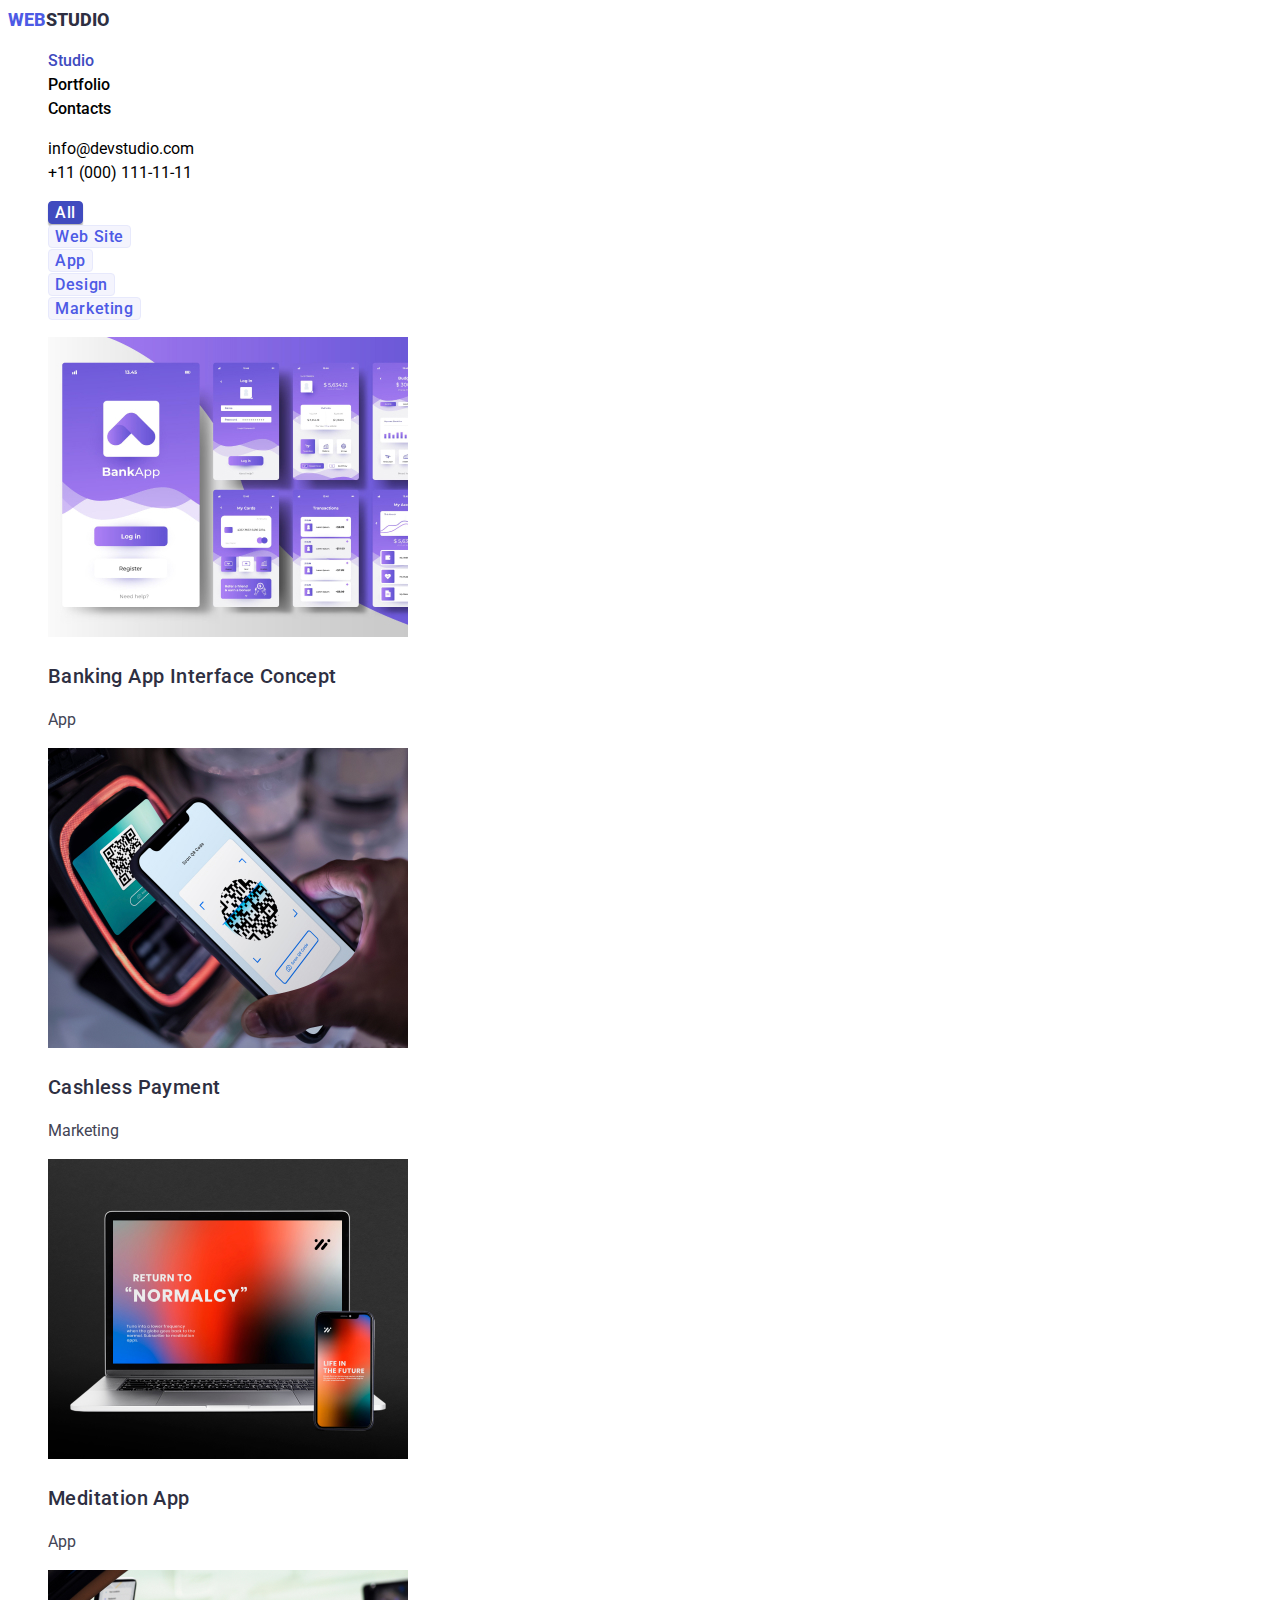
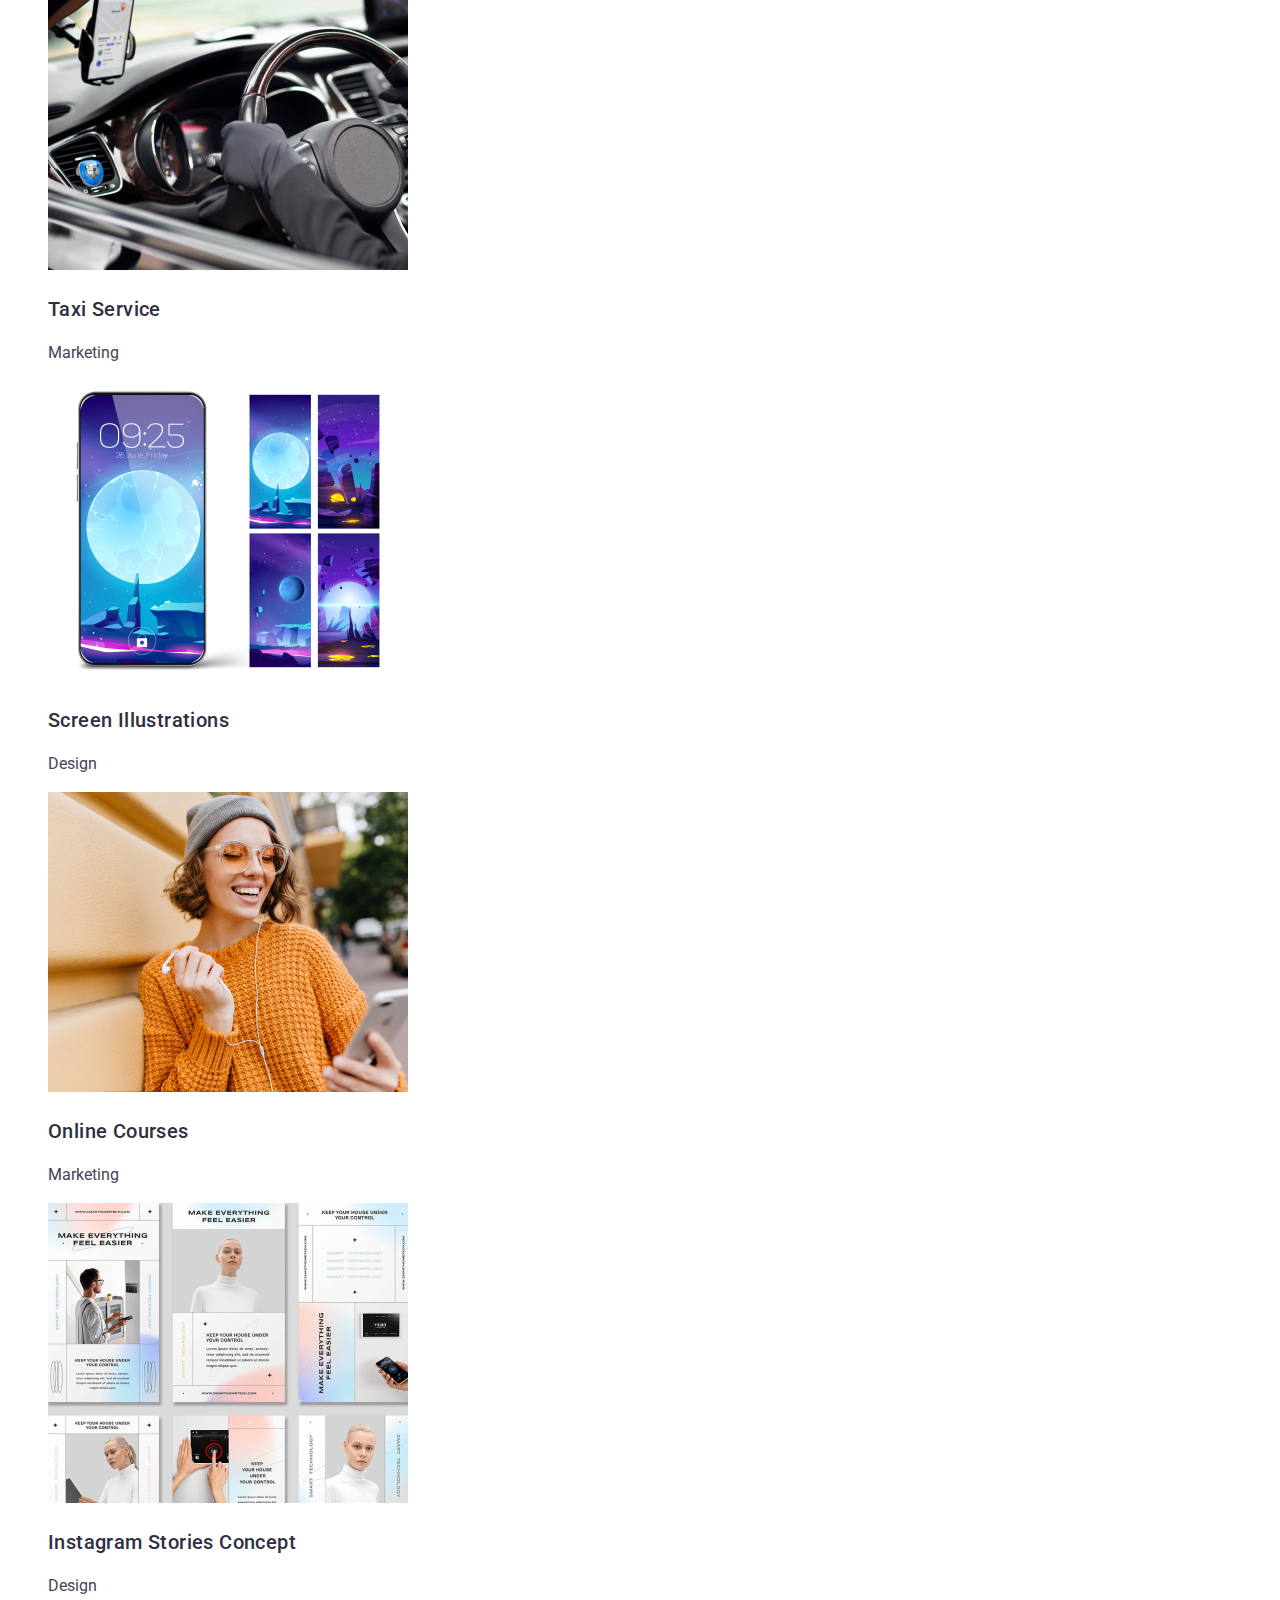
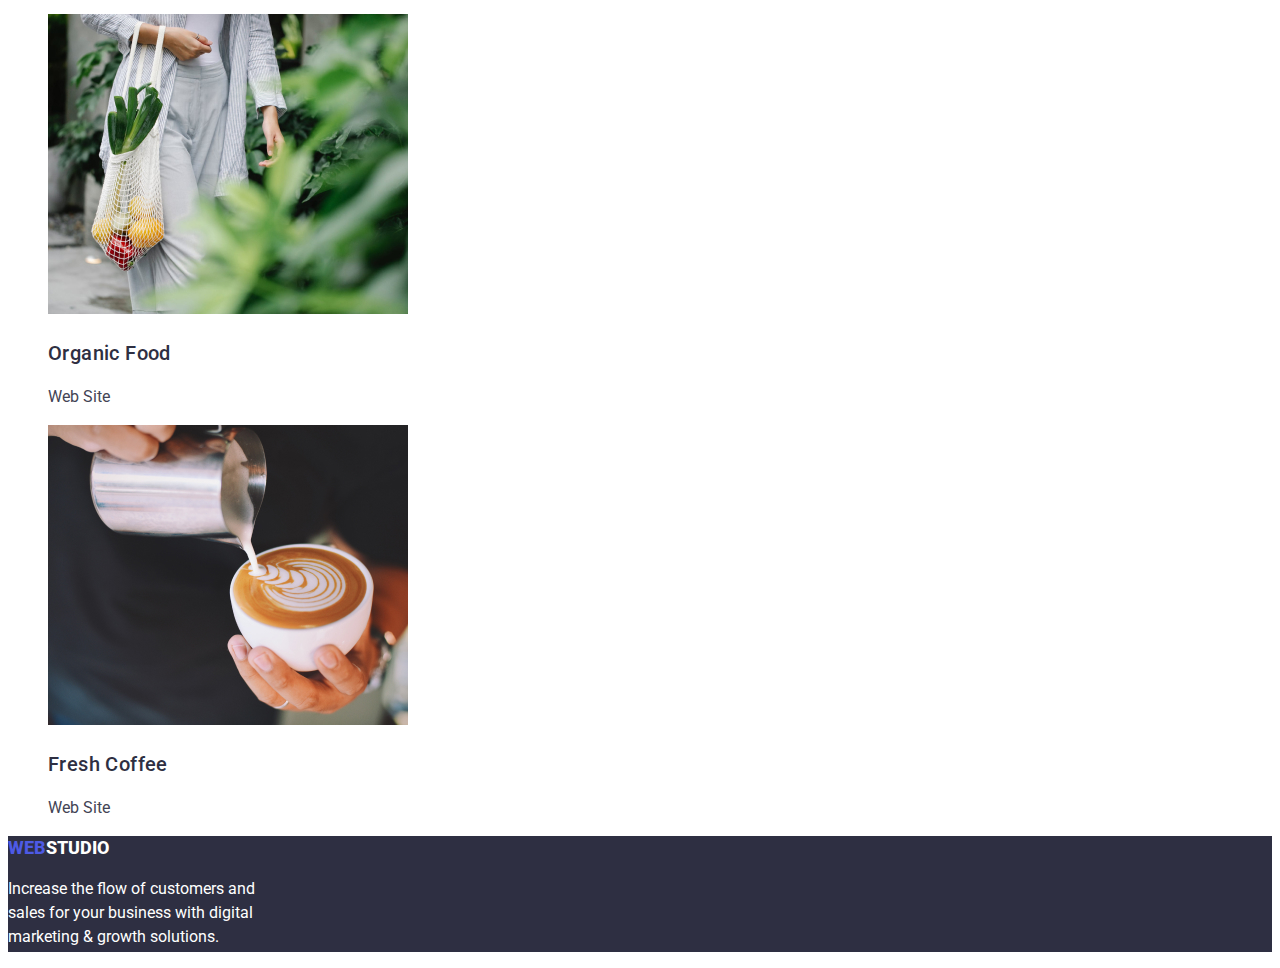
==== portfolio.html @ f96151ff "cloned files" ====
<!DOCTYPE html>
<html lang="en">
<head>
    <meta charset="UTF-8">
    <meta name="viewport" content="width=device-width, initial-scale=1.0">
    <title>Portfolio</title>
    <link rel="stylesheet" href="./css/styles.css" />
</head>
<body>
    <header>  
        <nav>
            <a href="./index.html" class="webstudio-logo">
                <span class="web-logo">WEB</span><span class="studio-logo">STUDIO</span>
            </a>
            <ul class="navigation lists">
                <li>
                    <a href="./index.html" class="pages currentoption">Studio</a>
                </li> 
                <li>
                    <a href="#" class="pages">Portfolio</a>
                </li> 
                <li>
                    <a href="#" class="pages">Contacts</a>
                </li> 
            </ul>
        </nav>
        
            <ul class="contact-information lists">
                <li>
                    <a href="mailto:info@devstudio.com" class="information">info@devstudio.com</a>
                </li>
                <li>
                    <a href="tel:+110001111111" class="information">+11 (000) 111-11-11</a>
                </li>
            </ul> 
        </header>
    <main>
         <!-- This is section 1 -->
        <section class="section">
             <ul class="filters lists">
                <li>
                    <button type="button" class="filter filter-active">All</button>
                </li>
                <li>
                    <button type="button" class="filter">Web Site</button>
                </li>
                <li>
                    <button type="button" class="filter">App</button>
                </li>
                <li>
                    <button type="button" class="filter">Design</button>
                </li>
                <li>
                    <button type="button" class="filter">Marketing</button>
                </li>
             </ul>    
         <!-- This is service images -->
         <ul class="projects lists">
            <li>
                <img src="images/project_01.jpg" alt="bankapp"
                width="360"
                height="300">
                    <h3 class="project-title">Banking App Interface Concept</h3>
                        <p class="project-description">App</p>
            </li>
            <li>
                <img src="images/project_02.jpg" alt="cashless"
                width="360"
                height="300">
                    <h3 class="project-title">Cashless Payment</h3>
                        <p class="project-description">Marketing</p>
            </li>
            <li>
                <img src="images/project_03.jpg" alt="meditation"
                width="360"
                height="300">
                    <h3 class="project-title">Meditation App</h3>
                        <p class="project-description">App</p>
            </li>
            <li>
                <img src="images/project_04.jpg" alt="taxi"
                width="360"
                height="300">
                    <h3 class="project-title">Taxi Service</h3>
                        <p class="project-description">Marketing</p>
            </li>
            <li>
                <img src="images/project_05.jpg" alt="screen"
                width="360"
                height="300">
                    <h3 class="project-title">Screen Illustrations</h3>
                        <p class="project-description">Design</p>
            </li>
            <li>
                <img src="images/project_06.jpg" alt="onlinecourses"
                width="360"
                height="300">
                    <h3 class="project-title">Online Courses</h3>
                        <p class="project-description">Marketing</p>
            </li>
            <li>
                <img src="images/project_07.jpg" alt="instagramstories"
                width="360"
                height="300">
                    <h3 class="project-title">Instagram Stories Concept</h3>
                        <p class="project-description">Design</p>
            </li>
            <li>
                <img src="images/project_08.jpg" alt="organicfood"
                width="360"
                height="300">
                    <h3 class="project-title">Organic Food</h3>
                        <p class="project-description">Web Site</p>
            </li>
            <li>
                <img src="images/project_09.jpg" alt="coffee"
                width="360"
                height="300">
                    <h3 class="project-title">Fresh Coffee</h3>
                        <p class="project-description">Web Site</p>
            </li>
         </ul>
    </section>
</main>
    <footer class="footerpart footerbg">
        <a href="./index.html" class="webstudio-logo">
            <span class="web-logo">WEB</span><span class="studio-logo2">STUDIO</span>
        </a>
             <p class="footerparagraph">Increase the flow of customers and sales for your business with digital marketing & growth solutions.</p>
    </footer>
</body>
</html>
---- css/styles.css ----
@import url("https://fonts.googleapis.com/css2?family=Raleway:wght@800&family=Roboto:wght@400;500;700;900&display=swap"); 

:root{
    --iriscolor: #4D5AE5;
    --navyblue: #2E2F42;
    --navcolor: black;
    --oceancolor: #404BBF;
    --whitecolor: white;
    --slatecolor: #434455;
    --cornflower: #E7E9FC;
    --cloud: #F4F4FD;
}

body {
    font-family: Roboto;
    font-size: 16px;
    font-style: normal;
    font-weight: 400;
    line-height: 24px;
  }

  /* CSS for Header */
.webstudio-logo{
    text-decoration: none; 
    font-size: 18px;
    font-weight: 800;
}

.web-logo{
    color: var(--iriscolor);
}

.studio-logo{
color: var(--navyblue);
}

/* Navigation Section */
.navigation .pages{
color: var(--navcolor);
text-decoration: none;
font-weight: 500;
}

.lists{
    list-style-type: none;
}

.navigation .pages:hover,
.navigation .pages:focus,
.navigation .pages.currentoption,
.contact-information .information:hover,
.contact-information .information:focus {
    color: var(--oceancolor);
}

.contact-information .information{
    color: var(--navcolor);
    text-decoration: none;
}
/* Section 1 */
.hero{
    background-color: var(--navyblue);
}

.hero-title{
    color: var(--whitecolor);
    font-size: 56px;
    font-weight: 700;
    line-height: 60px;
}

.btn{
    cursor: pointer;
    border-color: transparent;
    letter-spacing: 0.64px;
    font-family: inherit;
}

.btn.primary{
    background-color: var(--iriscolor);
    color: var(--whitecolor);
    font-size: 16px;
    font-weight: 500;
    line-height: 24px;
    letter-spacing: 0.64px;
    border-radius: 4px;
}

.btn.primary:hover,
.btn.primary:focus{
    background-color: var(--oceancolor);
}

/* Criteria list */

.titlelist{
    color: var(--navyblue);
    font-size: 20px;
    font-weight: 500;
}

.descriptionlist{
    color: var(--slatecolor);
}

/* What are we doing section */
.section-title{
    color: var(--navyblue);
    font-size: 36px;
    font-weight: 700;
}
/* Our Team */
.section-grey{
    background-color: var(--cloud);
}

.teamname{
    color: var(--navyblue);
    font-size: 20px;
    letter-spacing: 0.4px;
    font-weight: 500;
}

.position{
    color: var(--slatecolor);
}
/* CSS for footer */
.footerbg{
    background-color: var(--navyblue);
}

.studio-logo2{
    color: var(--whitecolor)
}

.footerparagraph{
    color: var(--whitecolor);
    width: 265px;
    height: 75px;
}

/* CSS for Portfolio Section */

.filter{
    color: var(--iriscolor);
    cursor: pointer;
    border-color: transparent;
    letter-spacing: 0.64px;
    font-family: inherit;
    background-color: var(--cloud);
    border-radius: 4px;
    font-size: 16px;
    border: 1px solid var(--cornflower);
    font-weight: 500;
}

.filter-active, .filter:hover, .filter:focus{
    color: var(--whitecolor);
    border-radius: 4px;
    background-color: var(--oceancolor);
    border-color: var(--oceancolor);
    box-shadow: 0px 2px 2px 0px rgba(0, 0, 0, 0.12), 0px 2px 1px 0px rgba(0, 0, 0, 0.08), 0px 3px 1px 0px rgba(0, 0, 0, 0.10);;
}

.filter .filter-active{
    color: var(--iriscolor);
    font-size: 16px;
    font-weight: 500;
    line-height: 24px;
    letter-spacing: 0.64px;
}

.filter.filter-active:hover,
.filter.filter-active:focus{
    color: var(--cloud);
    background-color: var(--oceancolor);
}

.project-title{
    color: var(--navyblue);
    font-size: 20px;
    letter-spacing: 0.4px;
    font-weight: 500;
}

.project-description{
    color: var(--slatecolor);
}
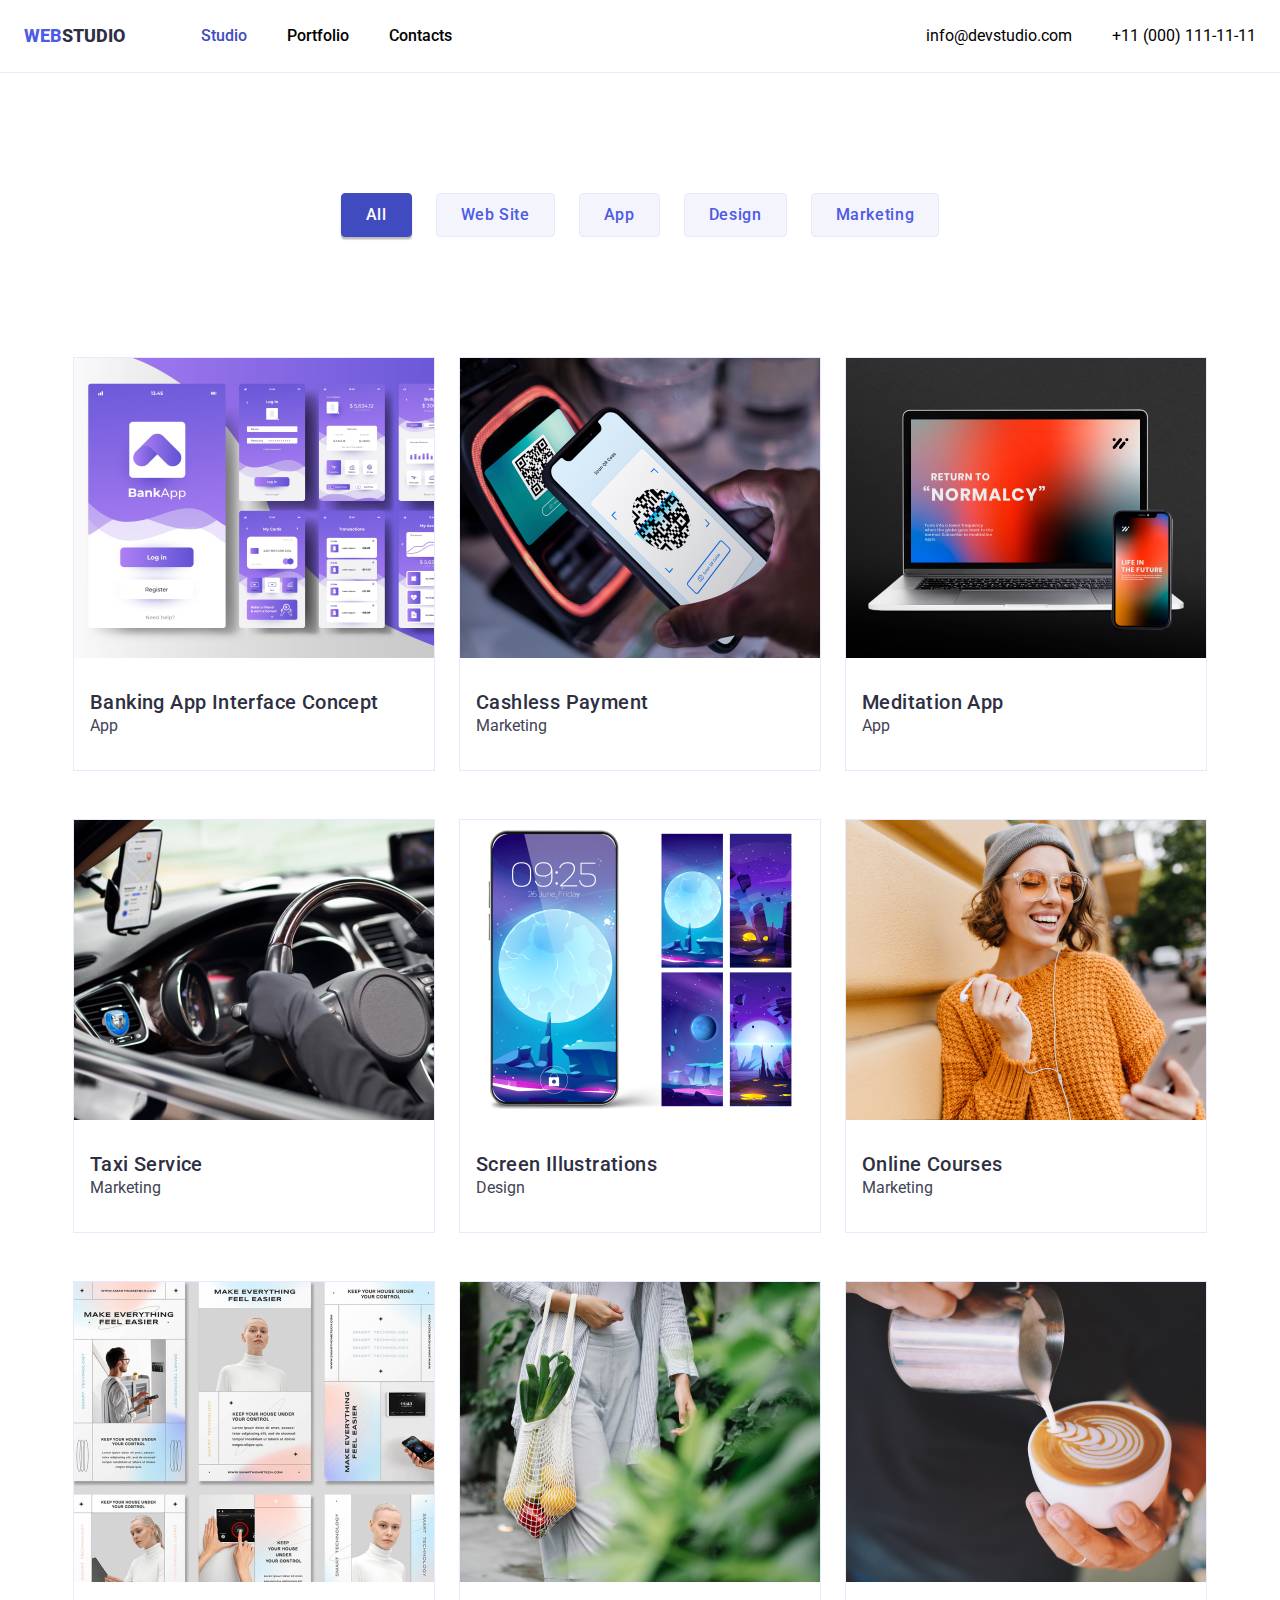
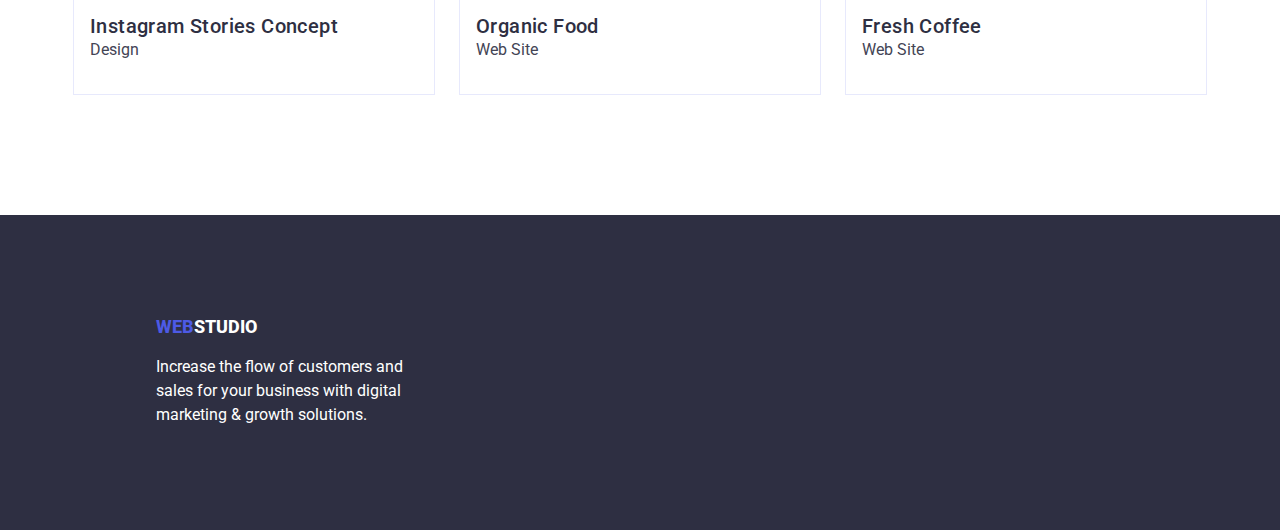
==== commit f77cce7a: "homework 3" ====
--- a/portfolio.html
+++ b/portfolio.html
@@ -4,39 +4,49 @@
     <meta charset="UTF-8">
     <meta name="viewport" content="width=device-width, initial-scale=1.0">
     <title>Portfolio</title>
+        <!-- CSS moder-normalize -->
+    <link rel="stylesheet" href="https://cdnjs.cloudflare.com/ajax/libs/modern-normalize/2.0.0/modern-normalize.min.css"/>
+        <!-- CSS styles -->
     <link rel="stylesheet" href="./css/styles.css" />
 </head>
 <body>
-    <header>  
-        <nav>
-            <a href="./index.html" class="webstudio-logo">
-                <span class="web-logo">WEB</span><span class="studio-logo">STUDIO</span>
-            </a>
-            <ul class="navigation lists">
-                <li>
-                    <a href="./index.html" class="pages currentoption">Studio</a>
-                </li> 
-                <li>
-                    <a href="#" class="pages">Portfolio</a>
-                </li> 
-                <li>
-                    <a href="#" class="pages">Contacts</a>
-                </li> 
-            </ul>
-        </nav>
-        
-            <ul class="contact-information lists">
-                <li>
-                    <a href="mailto:info@devstudio.com" class="information">info@devstudio.com</a>
-                </li>
-                <li>
-                    <a href="tel:+110001111111" class="information">+11 (000) 111-11-11</a>
-                </li>
-            </ul> 
-        </header>
+    <!-- Navigation lists -->
+    <header class="header">  
+        <div class="container header-container">
+<nav class="header-navigation">
+     <a href="./index.html" class="webstudio-logo">
+         <span class="web-logo">WEB</span><span class="studio-logo">STUDIO</span>
+     </a>
+     <ul class="navigation lists">
+        <li>
+            <a href="./index.html" class="pages currentoption">Studio</a>
+        </li> 
+        <li>
+            <a href="./portfolio.html" class="pages">Portfolio</a>
+        </li> 
+        <li>
+            <a href="#" class="pages">Contacts</a>
+        </li> 
+     </ul>
+</nav>
+    <!-- Contact information -->
+    <ul class="contact-information lists">
+        <li>
+            <a href="mailto:info@devstudio.com" class="information">info@devstudio.com</a>
+        </li>
+        <li>
+            <a href="tel:+110001111111" class="information">+11 (000) 111-11-11</a>
+        </li>
+    </ul> 
+        </div>
+</header>
+
     <main>
+
          <!-- This is section 1 -->
-        <section class="section">
+    <section class="section">
+        <div class="container">
+             <div class="filters-wrap">
              <ul class="filters lists">
                 <li>
                     <button type="button" class="filter filter-active">All</button>
@@ -53,80 +63,94 @@
                 <li>
                     <button type="button" class="filter">Marketing</button>
                 </li>
-             </ul>    
+             </ul>   
+            </div>
          <!-- This is service images -->
+        
          <ul class="projects lists">
-            <li>
+            <div class="project-wrap">
+            <li class="project">
                 <img src="images/project_01.jpg" alt="bankapp"
                 width="360"
                 height="300">
                     <h3 class="project-title">Banking App Interface Concept</h3>
                         <p class="project-description">App</p>
             </li>
-            <li>
+            <li class="project">
                 <img src="images/project_02.jpg" alt="cashless"
                 width="360"
                 height="300">
                     <h3 class="project-title">Cashless Payment</h3>
                         <p class="project-description">Marketing</p>
             </li>
-            <li>
+            <li class="project">
                 <img src="images/project_03.jpg" alt="meditation"
                 width="360"
                 height="300">
                     <h3 class="project-title">Meditation App</h3>
                         <p class="project-description">App</p>
             </li>
-            <li>
+        </div>
+        <div class="project-wrap">
+            <li class="project">
                 <img src="images/project_04.jpg" alt="taxi"
                 width="360"
                 height="300">
                     <h3 class="project-title">Taxi Service</h3>
                         <p class="project-description">Marketing</p>
             </li>
-            <li>
+            <li class="project">
                 <img src="images/project_05.jpg" alt="screen"
                 width="360"
                 height="300">
                     <h3 class="project-title">Screen Illustrations</h3>
                         <p class="project-description">Design</p>
             </li>
-            <li>
+            <li class="project">
                 <img src="images/project_06.jpg" alt="onlinecourses"
                 width="360"
                 height="300">
                     <h3 class="project-title">Online Courses</h3>
                         <p class="project-description">Marketing</p>
             </li>
-            <li>
+
+        </div>
+        <div class="project-wrap">
+            <li class="project">
                 <img src="images/project_07.jpg" alt="instagramstories"
                 width="360"
                 height="300">
                     <h3 class="project-title">Instagram Stories Concept</h3>
                         <p class="project-description">Design</p>
             </li>
-            <li>
+            <li class="project">
                 <img src="images/project_08.jpg" alt="organicfood"
                 width="360"
                 height="300">
                     <h3 class="project-title">Organic Food</h3>
                         <p class="project-description">Web Site</p>
             </li>
-            <li>
+            <li class="project">
                 <img src="images/project_09.jpg" alt="coffee"
                 width="360"
                 height="300">
                     <h3 class="project-title">Fresh Coffee</h3>
                         <p class="project-description">Web Site</p>
             </li>
+        </div>
          </ul>
+        </div>
     </section>
 </main>
-    <footer class="footerpart footerbg">
-        <a href="./index.html" class="webstudio-logo">
-            <span class="web-logo">WEB</span><span class="studio-logo2">STUDIO</span>
-        </a>
-             <p class="footerparagraph">Increase the flow of customers and sales for your business with digital marketing & growth solutions.</p>
-    </footer>
+
+        <!-- Footer -->
+        <footer class="footer-part">
+            <div class="container footer-container">
+            <a href="./index.html" class="webstudio-logo">
+                <span class="web-logo">WEB</span><span class="studio-logo2">STUDIO</span>
+            </a>
+                 <p class="footerparagraph">Increase the flow of customers and sales for your business with digital marketing & growth solutions.</p>
+                </div>
+        </footer>
 </body>
 </html>--- a/css/styles.css
+++ b/css/styles.css
@@ -11,6 +11,32 @@
     --cloud: #F4F4FD;
 }
 
+/* CSS reset */
+p,
+h1,
+h2,
+h3{
+    margin: 0;
+}
+
+ul{
+    margin: 0;
+    padding: 0;
+}
+
+img{
+    display: block;
+}
+/* End of CSS reset */
+
+/* General container */
+
+.container {
+    max-width: 1158px
+    padding: 0 15px;
+    margin: 0 auto;
+    }
+
 body {
     font-family: Roboto;
     font-size: 16px;
@@ -19,8 +45,30 @@
     line-height: 24px;
   }
 
+.section{
+    padding-top: 120px;
+    padding-bottom: 120px;
+}
+
   /* CSS for Header */
+.header{
+    padding: 24px 24px;
+    border-bottom: 1px solid var(--cornflower)
+}
+
+.header-container{
+    display: flex;
+    align-items: center;
+}
+
+.header-navigation{
+    display: flex;
+    align-items: center;
+}
+
 .webstudio-logo{
+    margin-right: 76px;
+
     text-decoration: none; 
     font-size: 18px;
     font-weight: 800;
@@ -31,14 +79,20 @@
 }
 
 .studio-logo{
-color: var(--navyblue);
+    color: var(--navyblue);
 }
 
 /* Navigation Section */
+
+.navigation{
+    display: flex;
+    gap: 40px;
+}
+
 .navigation .pages{
-color: var(--navcolor);
-text-decoration: none;
-font-weight: 500;
+    color: var(--navcolor);
+    text-decoration: none;
+    font-weight: 500;
 }
 
 .lists{
@@ -52,31 +106,50 @@
 .contact-information .information:focus {
     color: var(--oceancolor);
 }
-
+/* Contact information */
+
+.contact-information{
+    display: flex;
+    align-items: center;
+    margin-left: auto;
+    gap: 40px;
+}
 .contact-information .information{
     color: var(--navcolor);
     text-decoration: none;
 }
-/* Section 1 */
+
+/* Hero Section*/
 .hero{
     background-color: var(--navyblue);
 }
 
 .hero-title{
+    padding: 188px 472px 48px;
+
     color: var(--whitecolor);
     font-size: 56px;
     font-weight: 700;
     line-height: 60px;
+    text-align: center;
+}
+
+.button-wrap{
+    padding-bottom: 188px;
 }
 
 .btn{
+    display: block;
+    margin: 0 auto;
+
     cursor: pointer;
     border-color: transparent;
     letter-spacing: 0.64px;
-    font-family: inherit;
+    font-family: inherit; 
 }
 
 .btn.primary{
+
     background-color: var(--iriscolor);
     color: var(--whitecolor);
     font-size: 16px;
@@ -84,6 +157,7 @@
     line-height: 24px;
     letter-spacing: 0.64px;
     border-radius: 4px;
+
 }
 
 .btn.primary:hover,
@@ -93,39 +167,118 @@
 
 /* Criteria list */
 
-.titlelist{
+.criterias{
+    display: flex;
+    gap: 24px;
+    justify-content: center;
+}
+
+.criteria{
+    display: flex;
+    width: 264px;
+    flex-direction: column;
+    align-items: flex-start;
+    gap: 8px;
+}
+
+.title-list{
+
     color: var(--navyblue);
     font-size: 20px;
     font-weight: 500;
 }
 
-.descriptionlist{
+.description-list{
     color: var(--slatecolor);
 }
 
 /* What are we doing section */
+
+.services-container{
+    display: flex;
+    flex-direction: column;
+    align-items: center;
+}
+
 .section-title{
+    padding-bottom: 72px;
+
     color: var(--navyblue);
     font-size: 36px;
     font-weight: 700;
-}
+    text-align: center;
+}
+
+.services{
+    display: flex;
+    gap: 24px;
+
+}
+
+.service{
+    display: inline-flex;
+
+    border: 1px solid var(--cornflower);
+}
+
 /* Our Team */
+.team-container{
+    display: flex;
+    flex-direction: column;
+    align-items: center;
+}
+
+.teams{
+    display: flex;
+    align-items: center;
+    gap: 24px;
+
+    border-radius: 0px 0px 4px 4px;
+}
+
+.team{
+    display: flex;
+    flex-direction: column;
+    justify-content: center;
+    align-items: center;
+    gap: 8px;
+
+    background-color: var(--whitecolor);
+    box-shadow: 0px 2px 1px 0px rgba(46, 47, 66, 0.08), 0px 1px 1px 0px rgba(46, 47, 66, 0.16), 0px 1px 6px 0px rgba(46, 47, 66, 0.08);
+}
+
 .section-grey{
     background-color: var(--cloud);
 }
 
 .teamname{
+    padding-top: 32px;
+    
     color: var(--navyblue);
     font-size: 20px;
     letter-spacing: 0.4px;
     font-weight: 500;
+    text-align: center;
 }
 
 .position{
+    padding-bottom: 32px;
+
     color: var(--slatecolor);
-}
+    text-align: center;
+}
+
 /* CSS for footer */
-.footerbg{
+
+.footer-container{
+    display: inline-flex;
+    flex-direction: column;
+    gap: 16px;
+
+    padding: 100px 156px;
+}
+
+.footer-part{
     background-color: var(--navyblue);
 }
 
@@ -141,7 +294,26 @@
 
 /* CSS for Portfolio Section */
 
+/* Filters */
+.filters-wrap{
+    display: flex;
+    justify-content: center;
+    align-items: center;
+}
+
+.filters{
+    display: inline-flex;
+    align-items: center;
+    gap: 24px;
+
+    padding-bottom: 72px;
+}
+
 .filter{
+    display: flex;
+    align-items: flex-start;
+    padding: 12px 24px;
+
     color: var(--iriscolor);
     cursor: pointer;
     border-color: transparent;
@@ -175,8 +347,33 @@
     color: var(--cloud);
     background-color: var(--oceancolor);
 }
+/* End of filters */
+
+/* Projects */
+
+.project-wrap{
+    display: flex;
+    align-items: center;
+    justify-content: center;
+    gap: 24px;
+
+    padding-top: 48px;
+}
+
+.project{
+    border: 1px solid var(--cornflower)
+}
 
 .project-title{
+    display: flex;
+    padding: 0 16px;
+    padding-top: 32px;
+    flex-direction: column;
+    justify-content: center;
+    align-items: flex-start;
+    gap: 8px;
+    align-self: stretch;
+
     color: var(--navyblue);
     font-size: 20px;
     letter-spacing: 0.4px;
@@ -184,5 +381,15 @@
 }
 
 .project-description{
+    display: flex;
+    padding: 0px 16px;
+    padding-bottom: 32px;
+    flex-direction: column;
+    justify-content: center;
+    align-items: flex-start;
+    gap: 8px;
+    align-self: stretch;
+
     color: var(--slatecolor);
-}+}
+
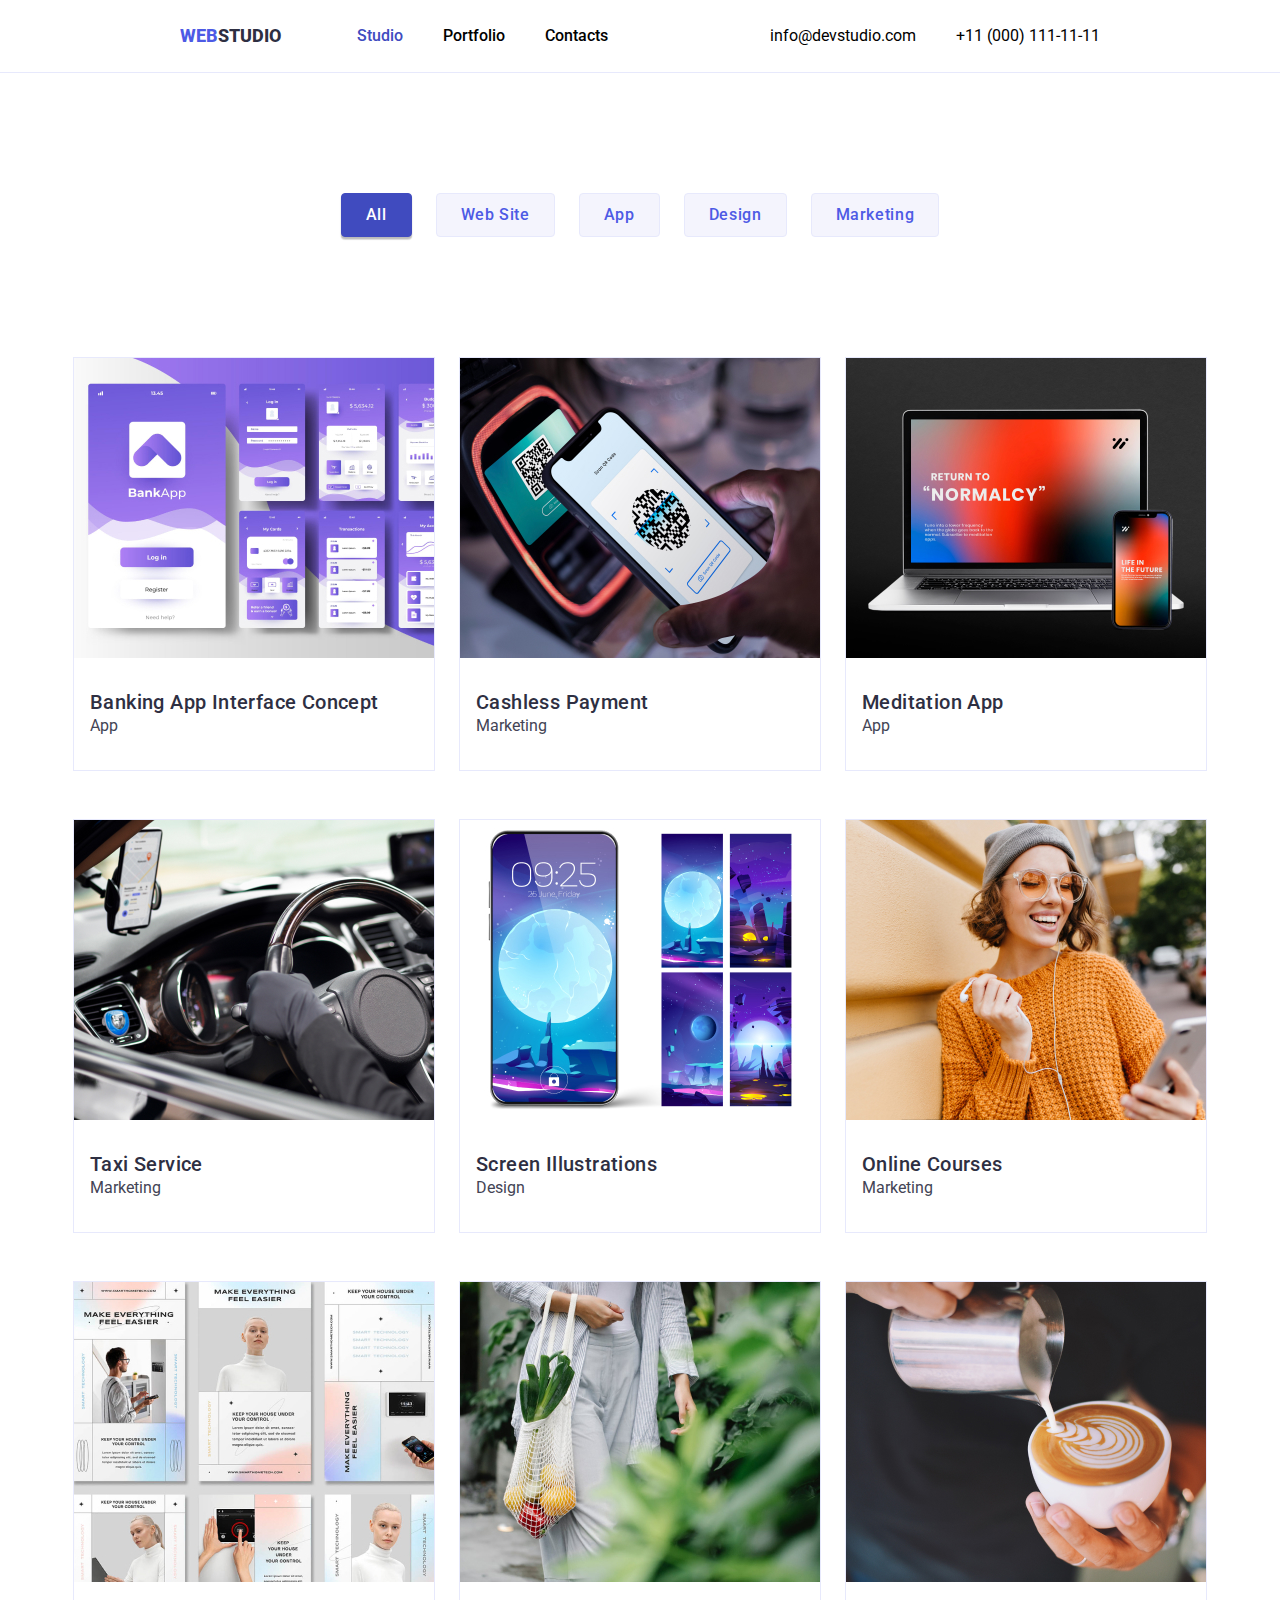
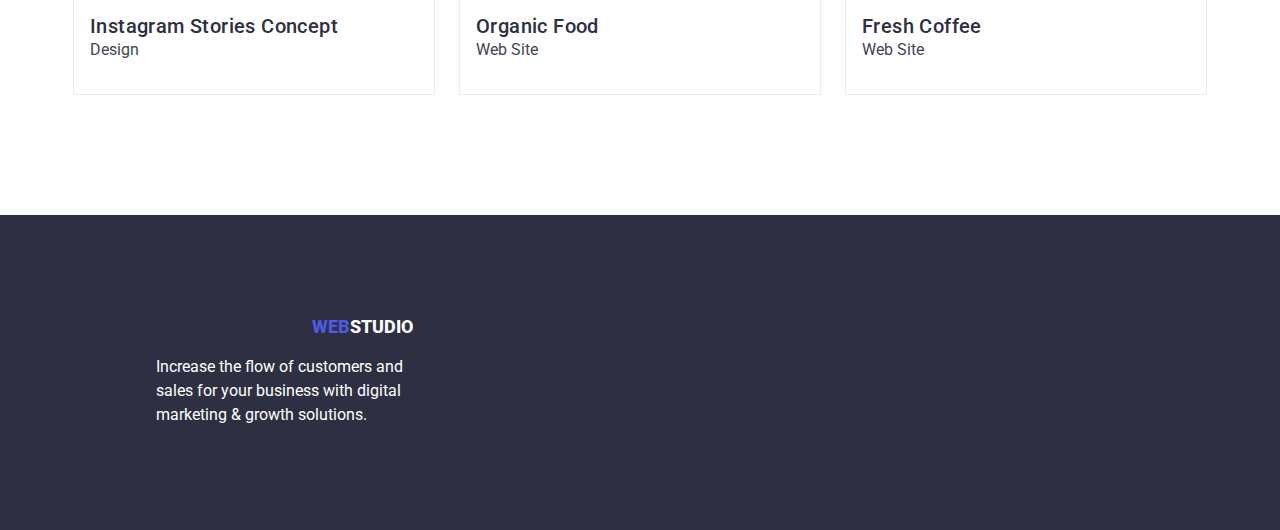
==== commit 18282af4: "changed header" ====
--- a/portfolio.html
+++ b/portfolio.html
@@ -31,10 +31,10 @@
 </nav>
     <!-- Contact information -->
     <ul class="contact-information lists">
-        <li>
+        <li class="email-address">
             <a href="mailto:info@devstudio.com" class="information">info@devstudio.com</a>
         </li>
-        <li>
+        <li class="phone-number">
             <a href="tel:+110001111111" class="information">+11 (000) 111-11-11</a>
         </li>
     </ul> 
--- a/css/styles.css
+++ b/css/styles.css
@@ -75,6 +75,7 @@
 }
 
 .web-logo{
+    padding-left: 156px;
     color: var(--iriscolor);
 }
 
@@ -114,6 +115,11 @@
     margin-left: auto;
     gap: 40px;
 }
+
+.phone-number{
+    padding-right: 156px;
+}
+
 .contact-information .information{
     color: var(--navcolor);
     text-decoration: none;
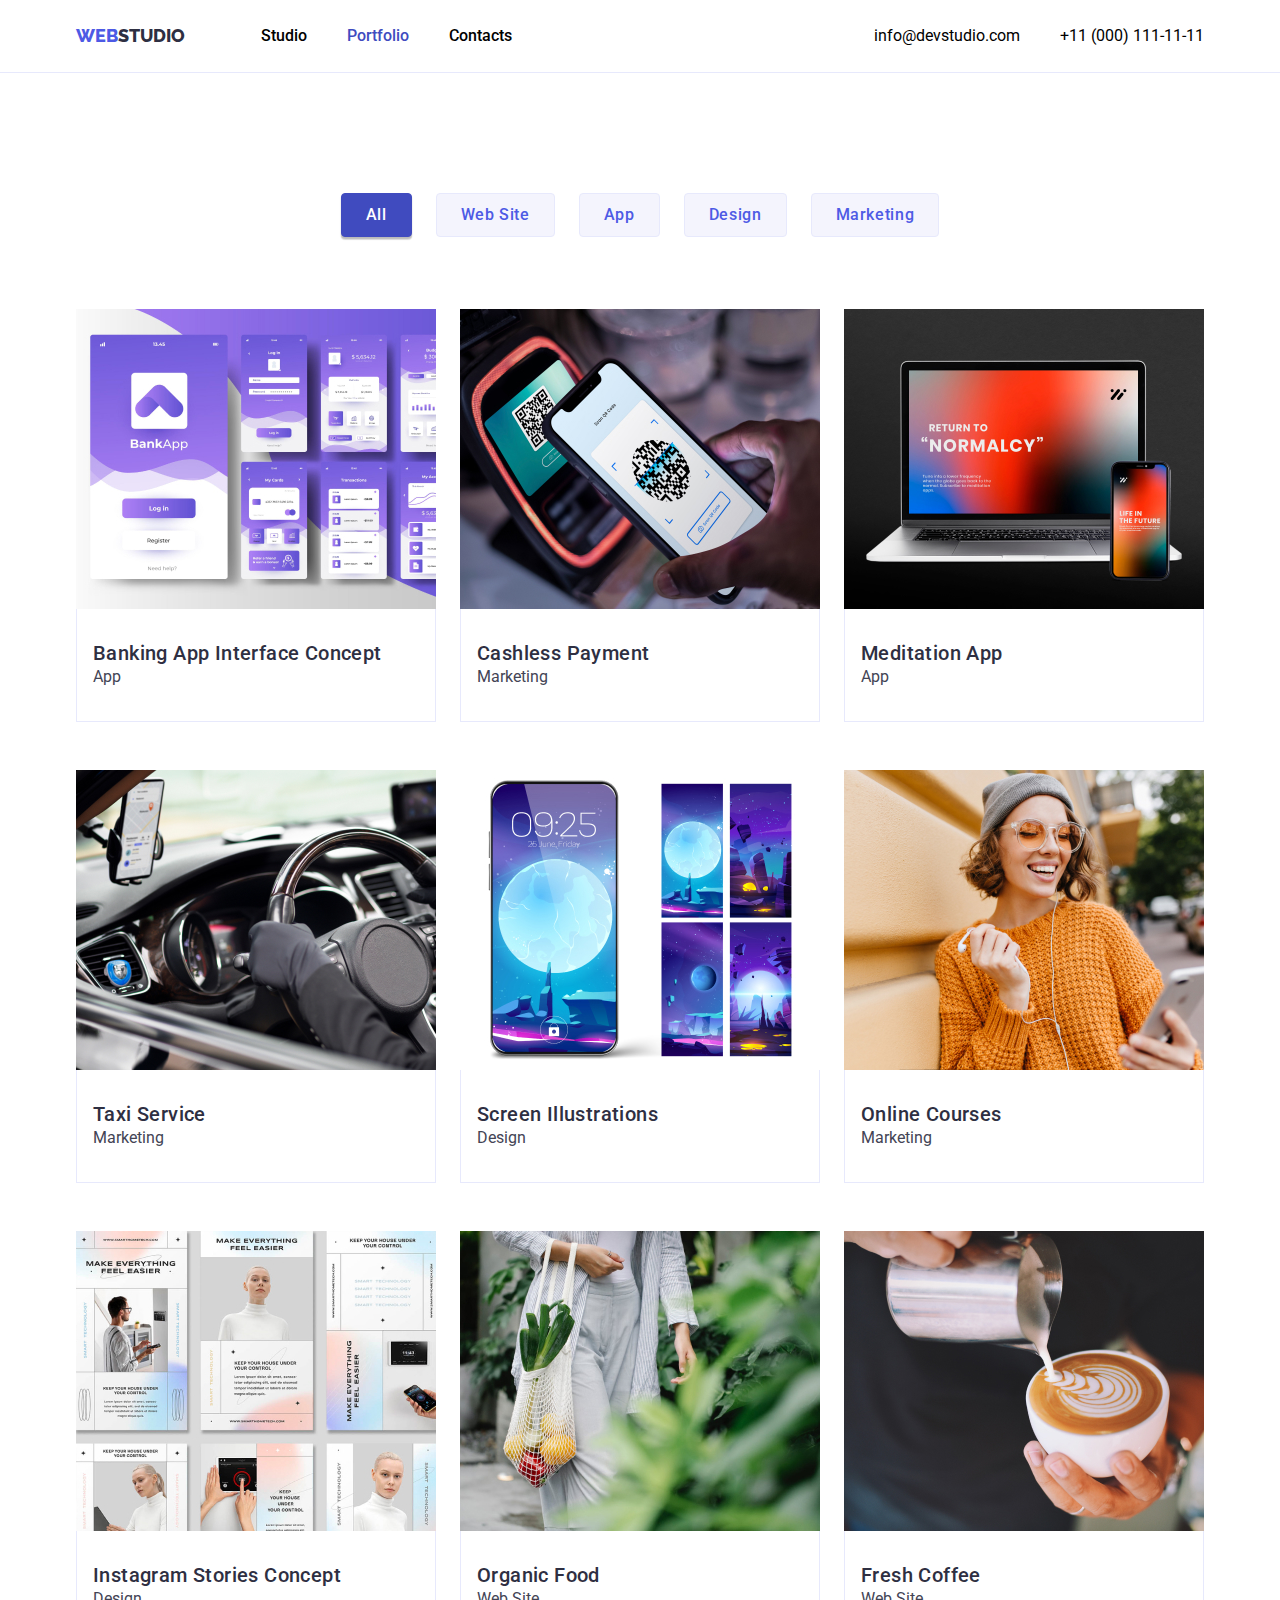
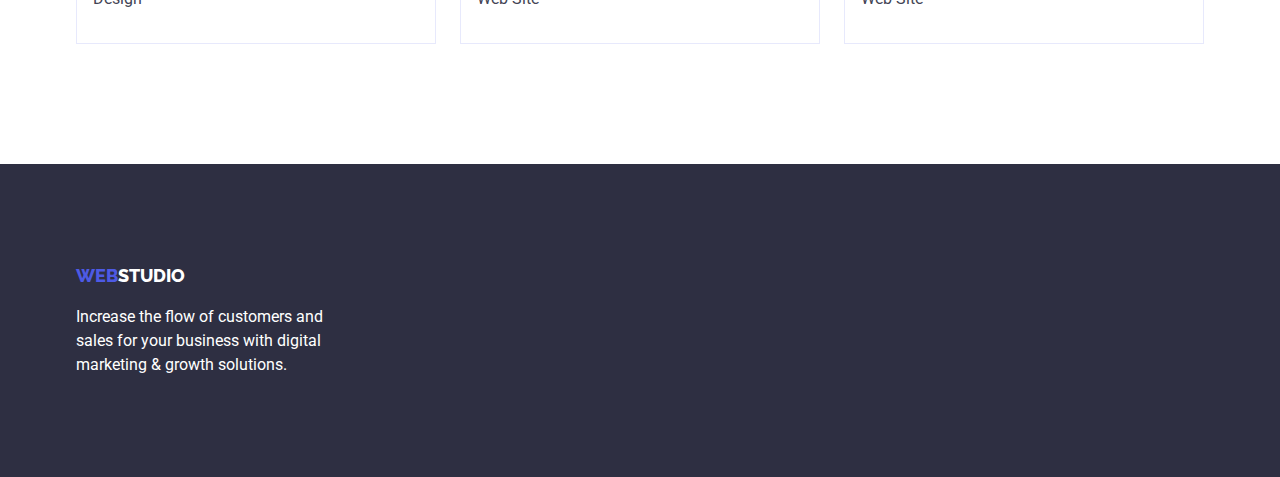
==== commit 4e0e128c: "Revised" ====
--- a/portfolio.html
+++ b/portfolio.html
@@ -19,10 +19,10 @@
      </a>
      <ul class="navigation lists">
         <li>
-            <a href="./index.html" class="pages currentoption">Studio</a>
+            <a href="./index.html" class="pages">Studio</a>
         </li> 
         <li>
-            <a href="./portfolio.html" class="pages">Portfolio</a>
+            <a href="./portfolio.html" class="pages current-option">Portfolio</a>
         </li> 
         <li>
             <a href="#" class="pages">Contacts</a>
@@ -31,10 +31,10 @@
 </nav>
     <!-- Contact information -->
     <ul class="contact-information lists">
-        <li class="email-address">
+        <li>
             <a href="mailto:info@devstudio.com" class="information">info@devstudio.com</a>
         </li>
-        <li class="phone-number">
+        <li>
             <a href="tel:+110001111111" class="information">+11 (000) 111-11-11</a>
         </li>
     </ul> 
@@ -45,9 +45,9 @@
 
          <!-- This is section 1 -->
     <section class="section">
-        <div class="container">
-             <div class="filters-wrap">
+        <div class="container project-container">
              <ul class="filters lists">
+            
                 <li>
                     <button type="button" class="filter filter-active">All</button>
                 </li>
@@ -64,80 +64,93 @@
                     <button type="button" class="filter">Marketing</button>
                 </li>
              </ul>   
-            </div>
+        
          <!-- This is service images -->
         
          <ul class="projects lists">
-            <div class="project-wrap">
+
             <li class="project">
                 <img src="images/project_01.jpg" alt="bankapp"
                 width="360"
                 height="300">
-                    <h3 class="project-title">Banking App Interface Concept</h3>
+                <div class="project-wrap">
+                  <h3 class="project-title">Banking App Interface Concept</h3>
                         <p class="project-description">App</p>
+                    </div> 
             </li>
             <li class="project">
                 <img src="images/project_02.jpg" alt="cashless"
                 width="360"
                 height="300">
+                <div class="project-wrap">
                     <h3 class="project-title">Cashless Payment</h3>
                         <p class="project-description">Marketing</p>
+                    </div> 
             </li>
             <li class="project">
                 <img src="images/project_03.jpg" alt="meditation"
                 width="360"
                 height="300">
+                 <div class="project-wrap">   
                     <h3 class="project-title">Meditation App</h3>
                         <p class="project-description">App</p>
+                    </div> 
             </li>
-        </div>
-        <div class="project-wrap">
             <li class="project">
                 <img src="images/project_04.jpg" alt="taxi"
                 width="360"
                 height="300">
+                  <div class="project-wrap"> 
                     <h3 class="project-title">Taxi Service</h3>
                         <p class="project-description">Marketing</p>
+                    </div> 
             </li>
             <li class="project">
                 <img src="images/project_05.jpg" alt="screen"
                 width="360"
                 height="300">
+                 <div class="project-wrap">  
                     <h3 class="project-title">Screen Illustrations</h3>
                         <p class="project-description">Design</p>
+                 </div> 
             </li>
             <li class="project">
                 <img src="images/project_06.jpg" alt="onlinecourses"
                 width="360"
                 height="300">
+                <div class="project-wrap">  
                     <h3 class="project-title">Online Courses</h3>
                         <p class="project-description">Marketing</p>
+                    </div> 
             </li>
 
-        </div>
-        <div class="project-wrap">
             <li class="project">
                 <img src="images/project_07.jpg" alt="instagramstories"
                 width="360"
                 height="300">
+                   <div class="project-wrap"> 
                     <h3 class="project-title">Instagram Stories Concept</h3>
                         <p class="project-description">Design</p>
+                    </div> 
             </li>
             <li class="project">
                 <img src="images/project_08.jpg" alt="organicfood"
                 width="360"
                 height="300">
-                    <h3 class="project-title">Organic Food</h3>
+                   <div class="project-wrap">
+                     <h3 class="project-title">Organic Food</h3>
                         <p class="project-description">Web Site</p>
+                    </div> 
             </li>
             <li class="project">
                 <img src="images/project_09.jpg" alt="coffee"
                 width="360"
                 height="300">
-                    <h3 class="project-title">Fresh Coffee</h3>
+                   <div class="project-wrap">
+                     <h3 class="project-title">Fresh Coffee</h3>
                         <p class="project-description">Web Site</p>
+                    </div> 
             </li>
-        </div>
          </ul>
         </div>
     </section>
@@ -145,11 +158,15 @@
 
         <!-- Footer -->
         <footer class="footer-part">
-            <div class="container footer-container">
+            <div class="container">
             <a href="./index.html" class="webstudio-logo">
                 <span class="web-logo">WEB</span><span class="studio-logo2">STUDIO</span>
             </a>
-                 <p class="footerparagraph">Increase the flow of customers and sales for your business with digital marketing & growth solutions.</p>
+                 <p class="footerparagraph">
+                    Increase the flow of customers and<br>
+                    sales for your business with digital<br>
+                    marketing & growth solutions.
+                </p>
                 </div>
         </footer>
 </body>
--- a/css/styles.css
+++ b/css/styles.css
@@ -32,7 +32,7 @@
 /* General container */
 
 .container {
-    max-width: 1158px
+    width: 1158px;
     padding: 0 15px;
     margin: 0 auto;
     }
@@ -52,13 +52,14 @@
 
   /* CSS for Header */
 .header{
-    padding: 24px 24px;
+    padding: 24px 0;
     border-bottom: 1px solid var(--cornflower)
 }
 
 .header-container{
     display: flex;
     align-items: center;
+    justify-content: space-between;
 }
 
 .header-navigation{
@@ -67,15 +68,13 @@
 }
 
 .webstudio-logo{
-    margin-right: 76px;
-
+    font-family: 'Raleway';
     text-decoration: none; 
     font-size: 18px;
     font-weight: 800;
 }
 
 .web-logo{
-    padding-left: 156px;
     color: var(--iriscolor);
 }
 
@@ -87,7 +86,9 @@
 
 .navigation{
     display: flex;
+    margin-left: 76px;
     gap: 40px;
+
 }
 
 .navigation .pages{
@@ -102,7 +103,7 @@
 
 .navigation .pages:hover,
 .navigation .pages:focus,
-.navigation .pages.currentoption,
+.navigation .pages.current-option,
 .contact-information .information:hover,
 .contact-information .information:focus {
     color: var(--oceancolor);
@@ -112,12 +113,8 @@
 .contact-information{
     display: flex;
     align-items: center;
-    margin-left: auto;
+    justify-content: space-between;
     gap: 40px;
-}
-
-.phone-number{
-    padding-right: 156px;
 }
 
 .contact-information .information{
@@ -127,12 +124,18 @@
 
 /* Hero Section*/
 .hero{
+    padding: 188px 0;
     background-color: var(--navyblue);
 }
 
+.hero-container{
+    display: flex;
+    flex-direction: column;
+    align-items: center;
+}
+
 .hero-title{
-    padding: 188px 472px 48px;
-
+    margin-bottom: 48px;
     color: var(--whitecolor);
     font-size: 56px;
     font-weight: 700;
@@ -140,13 +143,8 @@
     text-align: center;
 }
 
-.button-wrap{
-    padding-bottom: 188px;
-}
-
 .btn{
     display: block;
-    margin: 0 auto;
 
     cursor: pointer;
     border-color: transparent;
@@ -155,6 +153,7 @@
 }
 
 .btn.primary{
+    padding: 16px 32px;
 
     background-color: var(--iriscolor);
     color: var(--whitecolor);
@@ -163,7 +162,6 @@
     line-height: 24px;
     letter-spacing: 0.64px;
     border-radius: 4px;
-
 }
 
 .btn.primary:hover,
@@ -199,15 +197,12 @@
 }
 
 /* What are we doing section */
-
-.services-container{
-    display: flex;
-    flex-direction: column;
-    align-items: center;
+.section-no-top-padding{
+    padding-top: 0;
 }
 
 .section-title{
-    padding-bottom: 72px;
+    margin-bottom: 72px;
 
     color: var(--navyblue);
     font-size: 36px;
@@ -247,8 +242,9 @@
     flex-direction: column;
     justify-content: center;
     align-items: center;
-    gap: 8px;
-
+    padding-bottom: 32px;
+
+    border-radius: 0px 0px 4px 4px;
     background-color: var(--whitecolor);
     box-shadow: 0px 2px 1px 0px rgba(46, 47, 66, 0.08), 0px 1px 1px 0px rgba(46, 47, 66, 0.16), 0px 1px 6px 0px rgba(46, 47, 66, 0.08);
 }
@@ -258,8 +254,8 @@
 }
 
 .teamname{
-    padding-top: 32px;
-    
+    margin-top: 32px;
+    margin-bottom: 8px;
     color: var(--navyblue);
     font-size: 20px;
     letter-spacing: 0.4px;
@@ -268,23 +264,14 @@
 }
 
 .position{
-    padding-bottom: 32px;
-
     color: var(--slatecolor);
     text-align: center;
 }
 
 /* CSS for footer */
 
-.footer-container{
-    display: inline-flex;
-    flex-direction: column;
-    gap: 16px;
-
-    padding: 100px 156px;
-}
-
 .footer-part{
+    padding: 100px 0;
     background-color: var(--navyblue);
 }
 
@@ -293,26 +280,24 @@
 }
 
 .footerparagraph{
+    margin-top: 16px;
     color: var(--whitecolor);
-    width: 265px;
-    height: 75px;
 }
 
 /* CSS for Portfolio Section */
 
 /* Filters */
-.filters-wrap{
-    display: flex;
-    justify-content: center;
+
+.project-container{
+    display: flex;
+    flex-direction: column;
     align-items: center;
 }
 
 .filters{
     display: inline-flex;
-    align-items: center;
     gap: 24px;
-
-    padding-bottom: 72px;
+    margin-bottom: 72px;
 }
 
 .filter{
@@ -358,27 +343,24 @@
 /* Projects */
 
 .project-wrap{
-    display: flex;
-    align-items: center;
-    justify-content: center;
-    gap: 24px;
-
-    padding-top: 48px;
-}
-
-.project{
-    border: 1px solid var(--cornflower)
+    padding: 32px 16px;
+    border: 1px solid var(--cornflower);
+    border-top: none;
+}
+
+.projects{
+    display: flex;
+    flex-wrap: wrap;
+    gap: 48px 24px;
 }
 
 .project-title{
     display: flex;
-    padding: 0 16px;
-    padding-top: 32px;
+
     flex-direction: column;
     justify-content: center;
     align-items: flex-start;
-    gap: 8px;
-    align-self: stretch;
+    
 
     color: var(--navyblue);
     font-size: 20px;
@@ -388,13 +370,10 @@
 
 .project-description{
     display: flex;
-    padding: 0px 16px;
-    padding-bottom: 32px;
     flex-direction: column;
     justify-content: center;
     align-items: flex-start;
-    gap: 8px;
-    align-self: stretch;
+   
 
     color: var(--slatecolor);
 }
